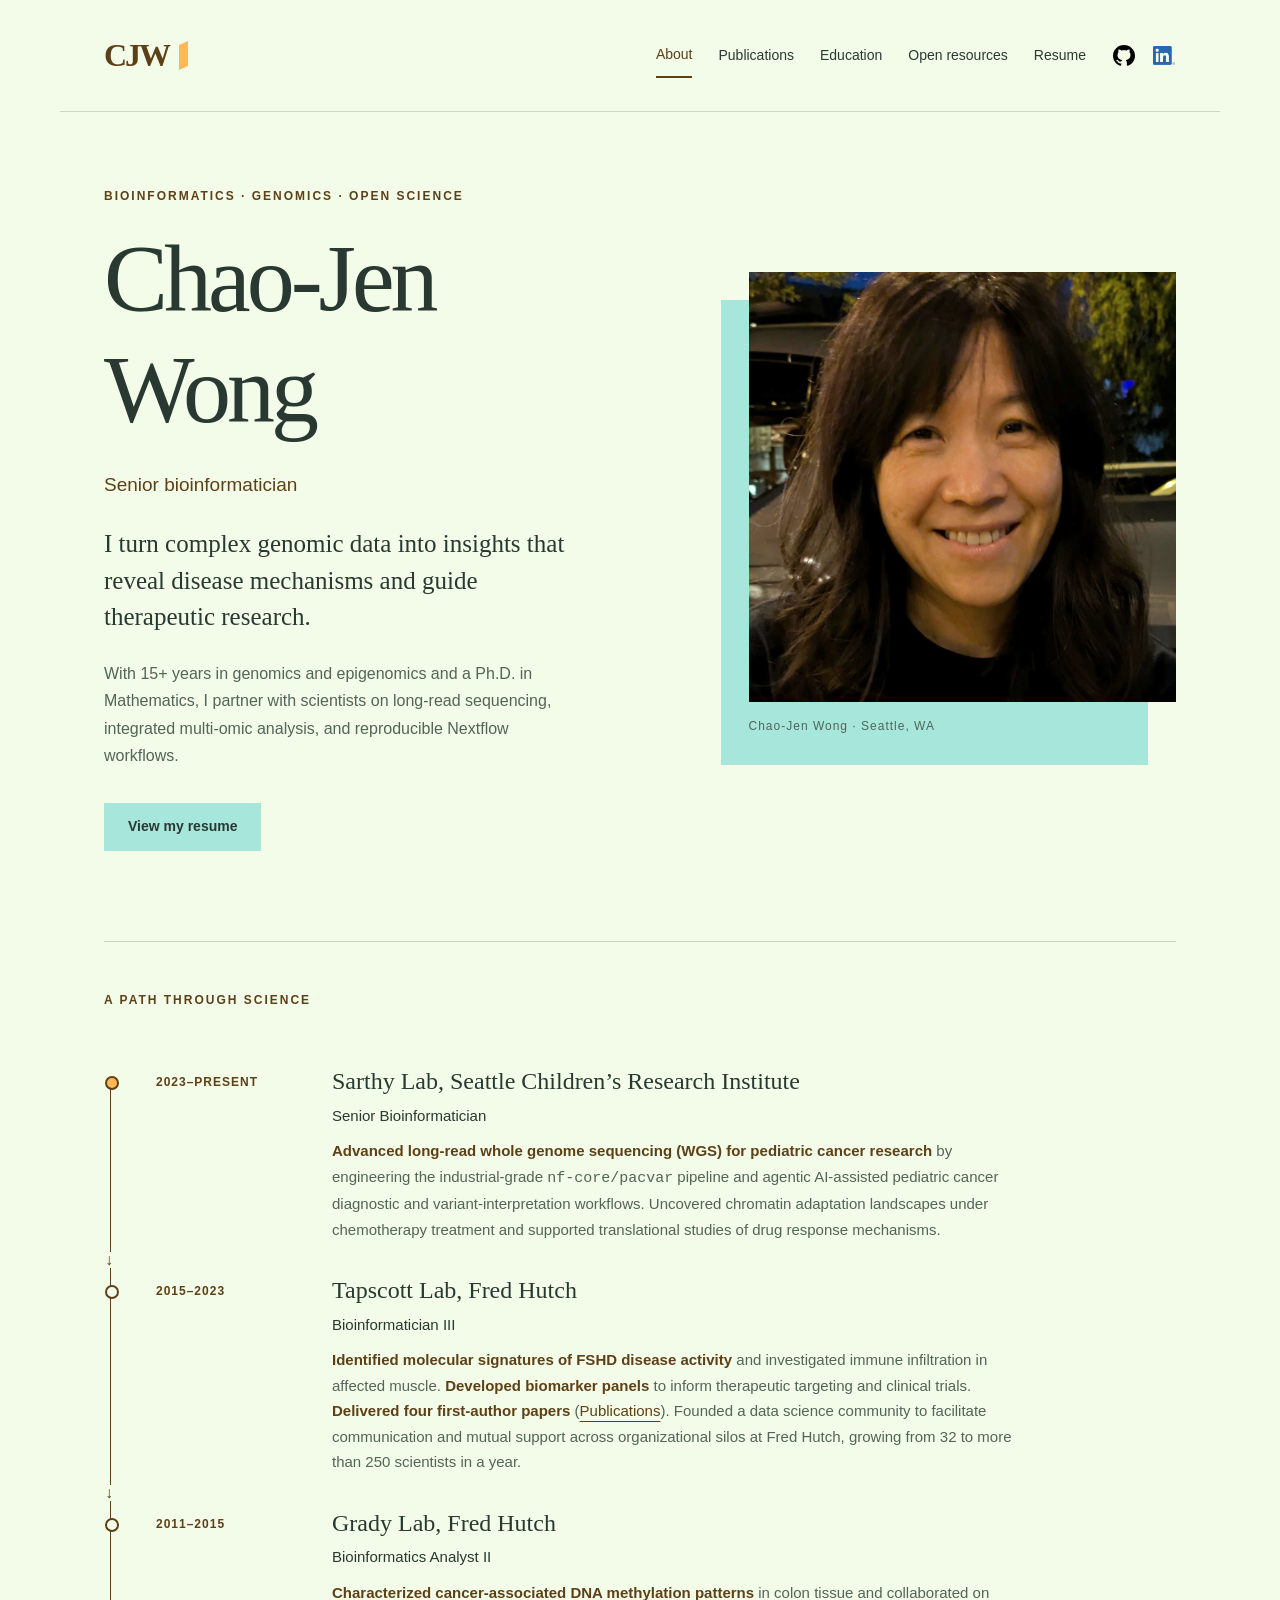
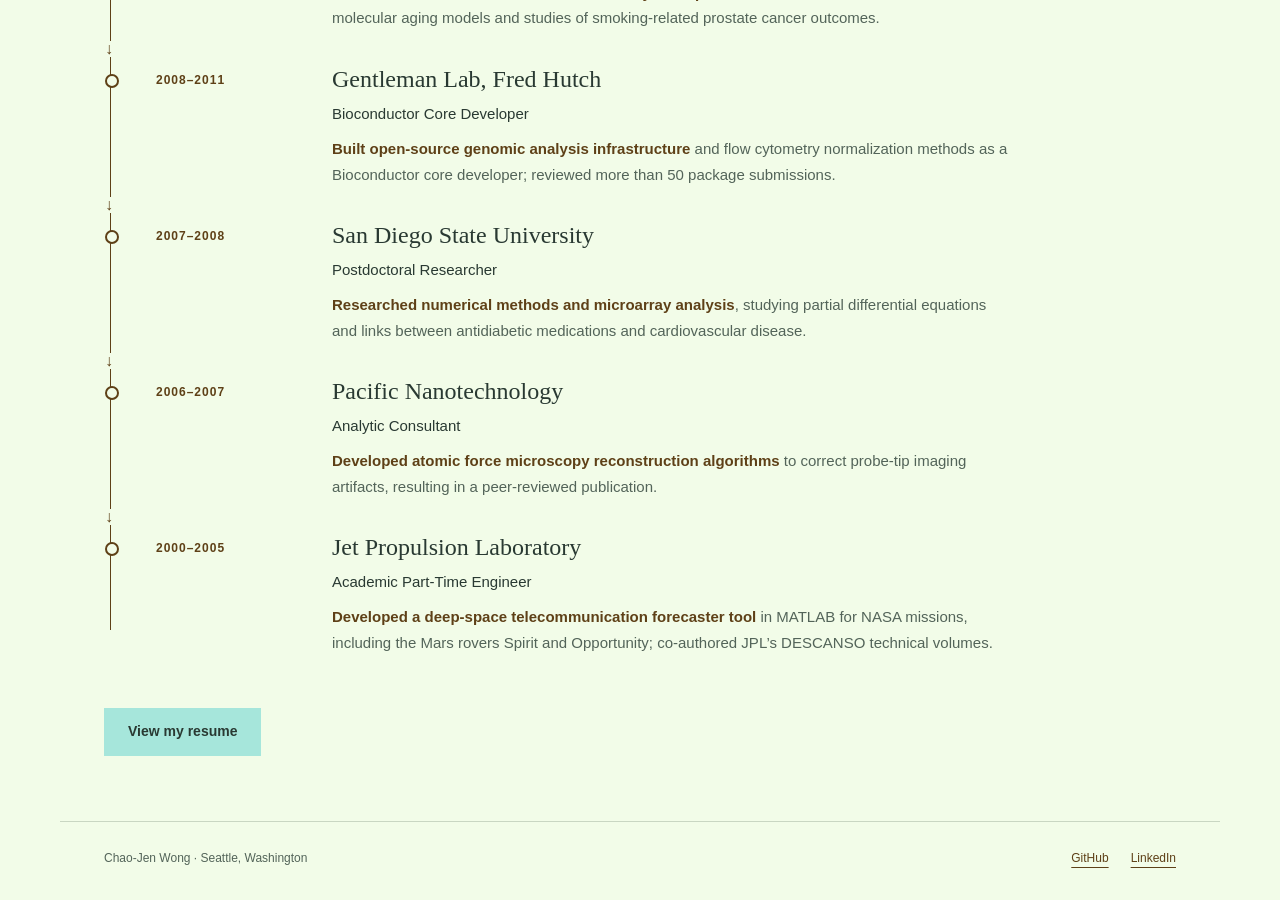
==== index.html @ 5567eebb "improve index.html" ====
<!doctype html>
<html lang="en">
  <head>
    <meta charset="utf-8" />
    <meta name="viewport" content="width=device-width, initial-scale=1" />
    <title>About | Chao-Jen Wong</title>
    <meta
      name="description"
      content="Chao-Jen Wong — senior bioinformatician. Genomics, epigenomics, scientific software, and open-source workflows."
    />
    <link rel="stylesheet" href="assets/site.css" />
    <link rel="icon" href="assets/favicon.svg" type="image/svg+xml" />
  </head>
  <body class="home">
    <a class="skip" href="#main">Skip to content</a>
    <header class="site-header">
      <a class="monogram" href="index.html" aria-label="CJW — home"
        >CJW<span></span
      ></a>
      <nav aria-label="Main navigation">
        <a href="index.html" aria-current="page">About</a>
        <a href="publications.html">Publications</a>
        <a href="education.html">Education</a>
        <a href="open-resources.html">Open resources</a>
        <a href="cjw-resume-bioinfo-2026.html" target="_blank" rel="noopener noreferrer">Resume</a>
        <span class="nav-socials">
          <a class="social-link" href="https://github.com/chaochaowong" target="_blank" rel="noopener noreferrer" aria-label="GitHub profile" title="GitHub">
            <img src="assets/github.svg" width="22" height="22" alt="" />
          </a>
          <a class="social-link" href="https://www.linkedin.com/in/chao-jen-wong/" target="_blank" rel="noopener noreferrer" aria-label="LinkedIn profile" title="LinkedIn">
            <img src="assets/linkedin.png" width="22" height="22" alt="" />
          </a>
        </span>
      </nav>
    </header>
    <main id="main">
      <section class="hero">
        <div class="hero-copy">
          <p class="eyebrow">BIOINFORMATICS · GENOMICS · OPEN SCIENCE</p>
          <h1>Chao-Jen<br />Wong<span class="period"></span></h1>
          <p class="role">Senior bioinformatician</p>
          <p class="intro">
            I turn complex genomic data into insights that reveal disease
            mechanisms and guide therapeutic research.
          </p>
          <p>
            With 15+ years in genomics and epigenomics and a Ph.D. in
            Mathematics, I partner with scientists on long-read sequencing,
            integrated multi-omic analysis, and reproducible Nextflow workflows.
          </p>
          <a class="button" href="cjw-resume-bioinfo-2026.html"
             target="_blank" rel="noopener noreferrer">View my resume</a
          >
        </div>
        <figure class="portrait">
          <img
            src="assets/cjwong.jpg"
            alt="Chao-Jen Wong"
            width="600"
            height="750"
          />
          <figcaption>Chao-Jen Wong · Seattle, WA</figcaption>
        </figure>
      </section>
      <section class="career">
        <div class="section-heading">
          <div>
            <p class="eyebrow">A PATH THROUGH SCIENCE</p>
          </div>
        </div>
        <ol
          class="timeline"
          aria-label="Career flowchart, most recent position first"
        >
          <li class="current">
            <span class="date">2023–PRESENT</span>
            <h3>Sarthy Lab, Seattle Children’s Research Institute</h3>
            <p>Senior Bioinformatician</p>
            <span class="detail"
              ><strong
                >Advanced long-read whole genome sequencing (WGS) for pediatric cancer
                research</strong
              >
              by engineering the industrial-grade <code>nf-core/pacvar</code>
              pipeline and agentic AI-assisted pediatric cancer diagnostic and
              variant-interpretation workflows. Uncovered chromatin adaptation
              landscapes under
              chemotherapy treatment and supported translational studies of drug
              response mechanisms.</span
            >
          </li>
          <li>
            <span class="date">2015–2023</span>
            <h3>Tapscott Lab, Fred Hutch</h3>
            <p>Bioinformatician III</p>
            <span class="detail"
              ><strong
                >Identified molecular signatures of FSHD disease
                activity</strong
              >
              and investigated immune infiltration in affected muscle.
              <strong>Developed biomarker panels</strong> to inform therapeutic
              targeting and clinical trials.
              <strong>Delivered four first-author papers</strong>
              (<a href="publications.html">Publications</a>). Founded a data science community to facilitate communication and
              mutual support across organizational silos at Fred Hutch, growing
              from 32 to more than 250 scientists in a year.</span
            >
          </li>
          <li>
            <span class="date">2011–2015</span>
            <h3>Grady Lab, Fred Hutch</h3>
            <p>Bioinformatics Analyst II</p>
            <span class="detail"
              ><strong
                >Characterized cancer-associated DNA methylation
                patterns</strong
              >
              in colon tissue and collaborated on molecular aging models and
              studies of smoking-related prostate cancer outcomes.</span
            >
          </li>
          <li>
            <span class="date">2008–2011</span>
            <h3>Gentleman Lab, Fred Hutch</h3>
            <p>Bioconductor Core Developer</p>
            <span class="detail"
              ><strong
                >Built open-source genomic analysis infrastructure</strong
              >
              and flow cytometry normalization methods as a Bioconductor core
              developer; reviewed more than 50 package submissions.</span
            >
          </li>
          <li>
            <span class="date">2007–2008</span>
            <h3>San Diego State University</h3>
            <p>Postdoctoral Researcher</p>
            <span class="detail"
              ><strong
                >Researched numerical methods and microarray analysis</strong
              >, studying partial differential equations and links between
              antidiabetic medications and cardiovascular disease.</span
            >
          </li>
          <li>
            <span class="date">2006–2007</span>
            <h3>Pacific Nanotechnology</h3>
            <p>Analytic Consultant</p>
            <span class="detail"
              ><strong
                >Developed atomic force microscopy reconstruction
                algorithms</strong
              >
              to correct probe-tip imaging artifacts, resulting in a
              peer-reviewed publication.</span
            >
          </li>
          <li>
            <span class="date">2000–2005</span>
            <h3>Jet Propulsion Laboratory</h3>
            <p>Academic Part-Time Engineer</p>
            <span class="detail"
              ><strong>Developed a deep-space telecommunication forecaster tool</strong> in MATLAB
              for NASA missions, including the Mars rovers Spirit and
              Opportunity; co-authored JPL’s DESCANSO technical volumes.</span
            >
          </li>
        </ol>
        <div class="career-links">
          <a class="button" href="cjw-resume-bioinfo-2026.html" target="_blank" rel="noopener noreferrer">View my resume</a>
        </div>
      </section>
    </main>
    <footer>
      <span>Chao-Jen Wong · Seattle, Washington</span>
      <div>
        <a href="https://github.com/chaochaowong" target="_blank" rel="noopener noreferrer">GitHub</a
        ><a href="https://www.linkedin.com/in/chao-jen-wong/" target="_blank" rel="noopener noreferrer">LinkedIn</a>
      </div>
    </footer>
  </body>
</html>
---- assets/site.css ----
/* Screen approximations of the supplied CMYK palette; pale king’s blue assumes K=0. */
:root {
  --umber: #5e4017;
  --blue: #a6e6db;
  --pale: #f2fce8;
  --yellow: #ffb852;
  --ink: #293932;
  --muted: #536459;
  --line: #c9d6c2;
  --paper: #fcfdf8;
  --serif: Georgia, "Times New Roman", serif;
}
* {
  box-sizing: border-box;
}
html {
  scroll-behavior: smooth;
}
body {
  margin: 0;
  background: var(--pale);
  color: var(--ink);
  font:
    16px/1.7 -apple-system,
    BlinkMacSystemFont,
    "Segoe UI",
    sans-serif;
}
a {
  color: var(--umber);
  text-underline-offset: 5px;
}
a:hover {
  text-decoration-thickness: 2px;
}
a:focus-visible {
  outline: 3px solid var(--umber);
  outline-offset: 5px;
}
.site-header,
main,
footer {
  max-width: 1160px;
  margin: auto;
  padding-left: 44px;
  padding-right: 44px;
}
.site-header {
  min-height: 112px;
  display: flex;
  align-items: center;
  justify-content: space-between;
  gap: 32px;
  border-bottom: 1px solid var(--line);
}
.monogram {
  font: 700 32px var(--serif);
  letter-spacing: -2px;
  text-decoration: none;
  display: flex;
  align-items: center;
  gap: 10px;
}
.monogram span {
  width: 9px;
  height: 25px;
  background: var(--yellow);
  transform: skewY(-25deg);
}
nav {
  display: flex;
  align-items: center;
  flex-wrap: wrap;
  gap: 26px;
}
nav a {
  font-size: 14px;
  text-decoration: none;
  padding: 10px 0;
  color: var(--ink);
}
.nav-socials {
  display: inline-flex;
  align-items: center;
  gap: 16px;
}
nav .social-link {
  display: inline-flex;
  align-items: center;
  justify-content: center;
  min-width: 24px;
  min-height: 44px;
}
.social-link img {
  display: block;
  width: 22px;
  height: 22px;
  object-fit: contain;
}
nav a[aria-current] {
  border-bottom: 2px solid var(--umber);
  color: var(--umber);
}
.skip {
  position: absolute;
  left: 10px;
  top: -100px;
  background: white;
  padding: 10px;
  z-index: 10;
}
.skip:focus {
  top: 10px;
}
.hero {
  display: grid;
  grid-template-columns: 1.2fr 1fr;
  gap: 70px;
  align-items: center;
  padding: 74px 0 90px;
}
.eyebrow {
  font-size: 12px;
  font-weight: 700;
  letter-spacing: 2px;
  color: var(--umber);
  margin: 0 0 18px;
}
h1,
h2,
h3 {
  font-family: var(--serif);
  font-weight: 400;
  line-height: 1.15;
}
h1 {
  font-size: clamp(52px, 7.8vw, 92px);
  letter-spacing: -4px;
  margin: 0 0 24px;
}
.period {
  color: var(--umber);
}
.role {
  font-size: 19px;
  color: var(--umber);
  margin: 0 0 24px;
}
.intro {
  font: 25px/1.45 var(--serif);
  max-width: 490px;
}
.hero-copy > p:not(.eyebrow):not(.role):not(.intro) {
  max-width: 470px;
  color: var(--muted);
}
.button {
  display: inline-block;
  margin-top: 18px;
  background: var(--umber);
  color: var(--pale);
  padding: 12px 24px;
  text-decoration: none;
  font-size: 14px;
}
.button:hover {
  background: #493110;
}
.portrait {
  position: relative;
  margin: 0;
  padding: 0 0 28px 28px;
}
.portrait:before {
  content: "";
  position: absolute;
  inset: 28px 28px 0 0;
  background: var(--blue);
  z-index: -1;
}
.portrait img {
  display: block;
  width: 100%;
  height: 430px;
  object-fit: cover;
  object-position: center 35%;
  filter: saturate(0.85);
}
.portrait figcaption {
  font-size: 12px;
  margin: 14px 0 0;
  color: var(--muted);
  letter-spacing: 1px;
}
.section-heading {
  display: flex;
  justify-content: space-between;
  align-items: end;
  gap: 24px;
  margin-bottom: 40px;
}
.section-heading h2 {
  font-size: 39px;
  margin: 0;
}
.section-heading > p {
  font-size: 14px;
  color: var(--muted);
}
.career {
  border-top: 1px solid var(--line);
  padding: 48px 0 65px;
}
.timeline {
  padding: 0 0 0 28px;
  margin: 0;
  list-style: none;
  position: relative;
}
.timeline:before {
  content: "";
  position: absolute;
  left: 6px;
  top: 12px;
  bottom: 60px;
  width: 1px;
  background: var(--umber);
}
.timeline li {
  position: relative;
  display: grid;
  grid-template-columns: 150px 1fr;
  column-gap: 26px;
  padding: 0 0 35px 24px;
}
.timeline li:before {
  content: "";
  position: absolute;
  left: -27px;
  top: 8px;
  width: 10px;
  height: 10px;
  border: 2px solid var(--umber);
  border-radius: 50%;
  background: var(--pale);
}
.timeline li:after {
  content: "↓";
  position: absolute;
  left: -27px;
  bottom: 9px;
  color: var(--umber);
  font-size: 16px;
  background: var(--pale);
  line-height: 1;
}
.timeline li:last-child:after {
  display: none;
}
.date {
  font-size: 12px;
  letter-spacing: 1px;
  font-weight: 700;
  color: var(--umber);
}
.timeline .date {
  grid-row: 1/4;
  padding-top: 4px;
}
.timeline h3 {
  font-size: 24px;
  margin: 0 0 7px;
}
.timeline p {
  margin: 0;
  font-size: 15px;
}
.timeline .detail {
  font-size: 15px;
  color: var(--muted);
  margin-top: 10px;
  max-width: 680px;
}
.timeline .detail strong {
  color: var(--umber);
  font-weight: 600;
}
.timeline .current:before {
  background: var(--yellow);
}
.page-intro {
  padding: 64px 0 48px;
  max-width: 800px;
}
.page-intro h1 {
  font-size: clamp(46px, 6vw, 72px);
  letter-spacing: -3px;
}
.lede {
  font: 23px/1.5 var(--serif);
  color: var(--muted);
}
.degree {
  display: grid;
  grid-template-columns: 160px 1fr;
  gap: 28px;
  border-top: 1px solid var(--line);
  padding: 38px 0;
}
.degree h2 {
  font-size: 32px;
  margin: 0 0 14px;
}
.degree p {
  margin: 0;
}
.institution {
  font-weight: 600;
}
dl {
  display: grid;
  grid-template-columns: 145px 1fr;
  gap: 12px;
  margin: 28px 0 0;
}
dt {
  font-size: 14px;
  font-weight: 600;
}
dd {
  margin: 0;
  color: var(--muted);
}
.education-list {
  padding-bottom: 70px;
}
.bioc-note {
  background: var(--blue);
  display: grid;
  grid-template-columns: 150px 1fr;
  gap: 26px;
  padding: 30px;
  margin-bottom: 40px;
}
.bioc-note h2 {
  font-size: 28px;
  margin: 0;
}
.bioc-note p {
  margin-bottom: 0;
}
.resources {
  display: grid;
  grid-template-columns: 1fr 1fr;
  gap: 0 44px;
  padding-bottom: 70px;
}
.resource {
  border-top: 1px solid var(--line);
  padding: 32px 0;
  display: flex;
  gap: 22px;
}
.resource-number {
  font: 16px var(--serif);
  color: var(--umber);
  padding-top: 3px;
}
.resource h2 {
  font-size: 32px;
  margin: 0;
}
.resource .eyebrow {
  margin-bottom: 10px;
}
.resource p:not(.eyebrow) {
  color: var(--muted);
}
.resource a {
  font-size: 14px;
}
.publication-note {
  max-width: 800px;
  color: var(--muted);
  font-size: 14px;
}
.pub-year {
  font-size: 30px;
  margin: 40px 0 20px;
}
.publications {
  list-style: none;
  padding: 0;
}
.publication {
  border-top: 1px solid var(--line);
  padding: 24px 0;
}
.publication.first-author {
  border-left: 4px solid var(--umber);
  padding-left: 22px;
  background: linear-gradient(90deg, #ffb85220, transparent);
}
.publication h3 {
  font: 22px/1.4 var(--serif);
  margin: 8px 0 12px;
}
.publication h3 a {
  color: var(--ink);
  text-decoration: none;
}
.publication h3 a:hover {
  text-decoration: underline;
}
.authors {
  font-size: 14px;
  color: var(--muted);
  margin: 0 0 8px;
}
.journal {
  font-size: 14px;
  margin: 0;
}
.badge {
  display: inline-block;
  background: var(--yellow);
  color: #493110;
  padding: 2px 10px;
  font-size: 12px;
  font-weight: 700;
  letter-spacing: 0.5px;
}
.pub-meta {
  display: flex;
  flex-wrap: wrap;
  gap: 18px;
  margin-top: 10px;
  font-size: 13px;
}
.publications-section {
  padding-bottom: 40px;
}
footer {
  display: flex;
  flex-wrap: wrap;
  justify-content: space-between;
  gap: 20px;
  border-top: 1px solid var(--line);
  padding-top: 26px;
  padding-bottom: 32px;
  font-size: 12px;
  color: var(--muted);
}
footer div {
  display: flex;
  gap: 22px;
}
@media (min-width: 1100px) {
  .hero h1 {
    font-size: 96px;
  }
}
@media (max-width: 760px) {
  .site-header,
  main,
  footer {
    padding-left: 24px;
    padding-right: 24px;
  }
  .site-header {
    padding-top: 22px;
    padding-bottom: 16px;
    align-items: start;
    flex-direction: column;
    gap: 8px;
  }
  nav {
    gap: 18px;
  }
  nav a {
    font-size: 13px;
  }
  .hero {
    grid-template-columns: 1fr;
    gap: 40px;
    padding-top: 40px;
    padding-bottom: 55px;
  }
  .hero h1 {
    font-size: 68px;
  }
  .portrait {
    max-width: 420px;
    width: 100%;
    justify-self: center;
  }
  .portrait img {
    height: 360px;
  }
  .section-heading {
    display: block;
  }
  .section-heading h2 {
    font-size: 32px;
  }
  .timeline li {
    grid-template-columns: 1fr;
    padding-left: 12px;
  }
  .timeline .date {
    grid-row: auto;
    margin-bottom: 8px;
  }
  .timeline h3 {
    font-size: 22px;
  }
  .degree,
  .bioc-note {
    grid-template-columns: 1fr;
    gap: 14px;
  }
  .degree h2 {
    font-size: 27px;
  }
  dl {
    grid-template-columns: 1fr;
    gap: 6px;
  }
  dd {
    margin-bottom: 12px;
  }
  .resources {
    grid-template-columns: 1fr;
  }
  .page-intro {
    padding-top: 42px;
  }
  .page-intro h1 {
    letter-spacing: -2px;
    overflow-wrap: anywhere;
  }
  .publication h3 {
    font-size: 20px;
  }
}
@media (prefers-reduced-motion: reduce) {
  html {
    scroll-behavior: auto;
  }
}

.career-links {
  display: flex;
  flex-wrap: wrap;
  gap: 12px;
  margin-top: 18px;
}
.career-links .button {
  margin-top: 0;
}

.home .button {
  background: var(--blue);
  color: var(--ink);
  font-weight: 700;
}
.home .button:hover {
  background: #92d4c9;
}
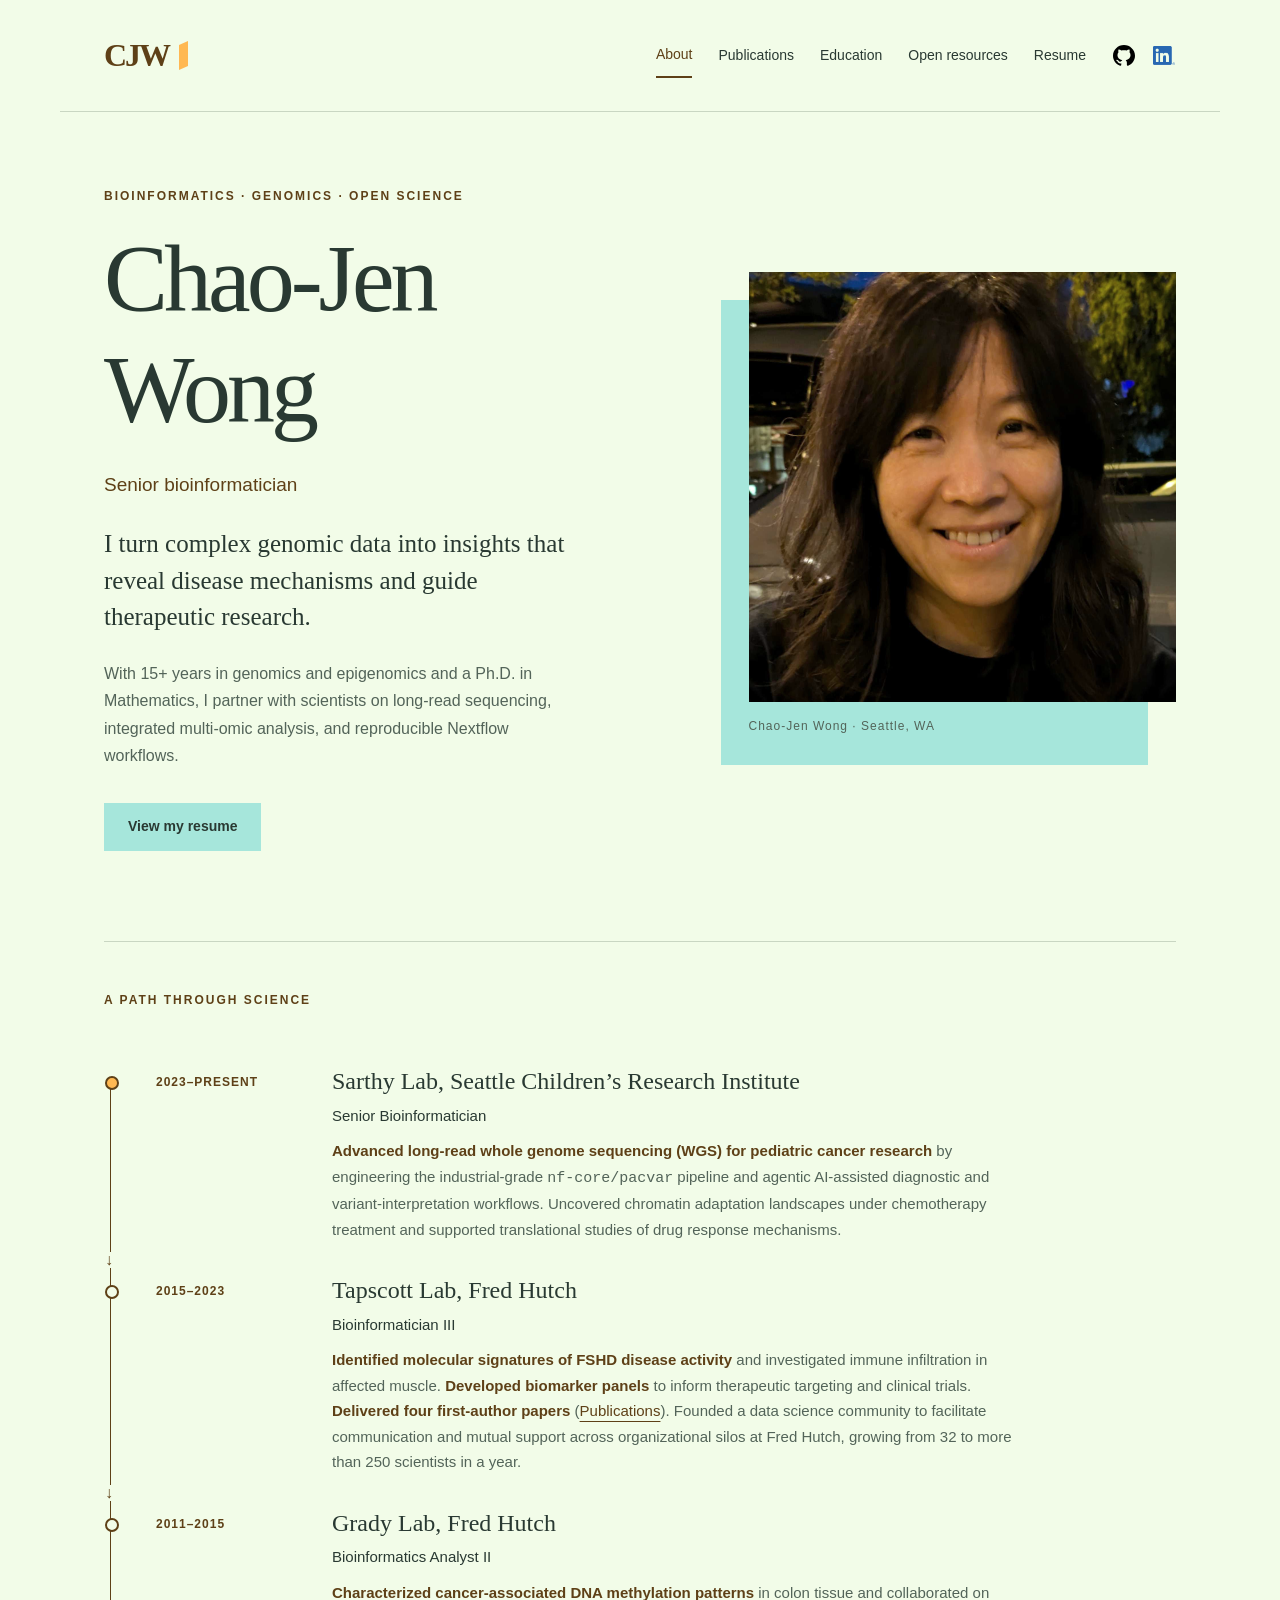
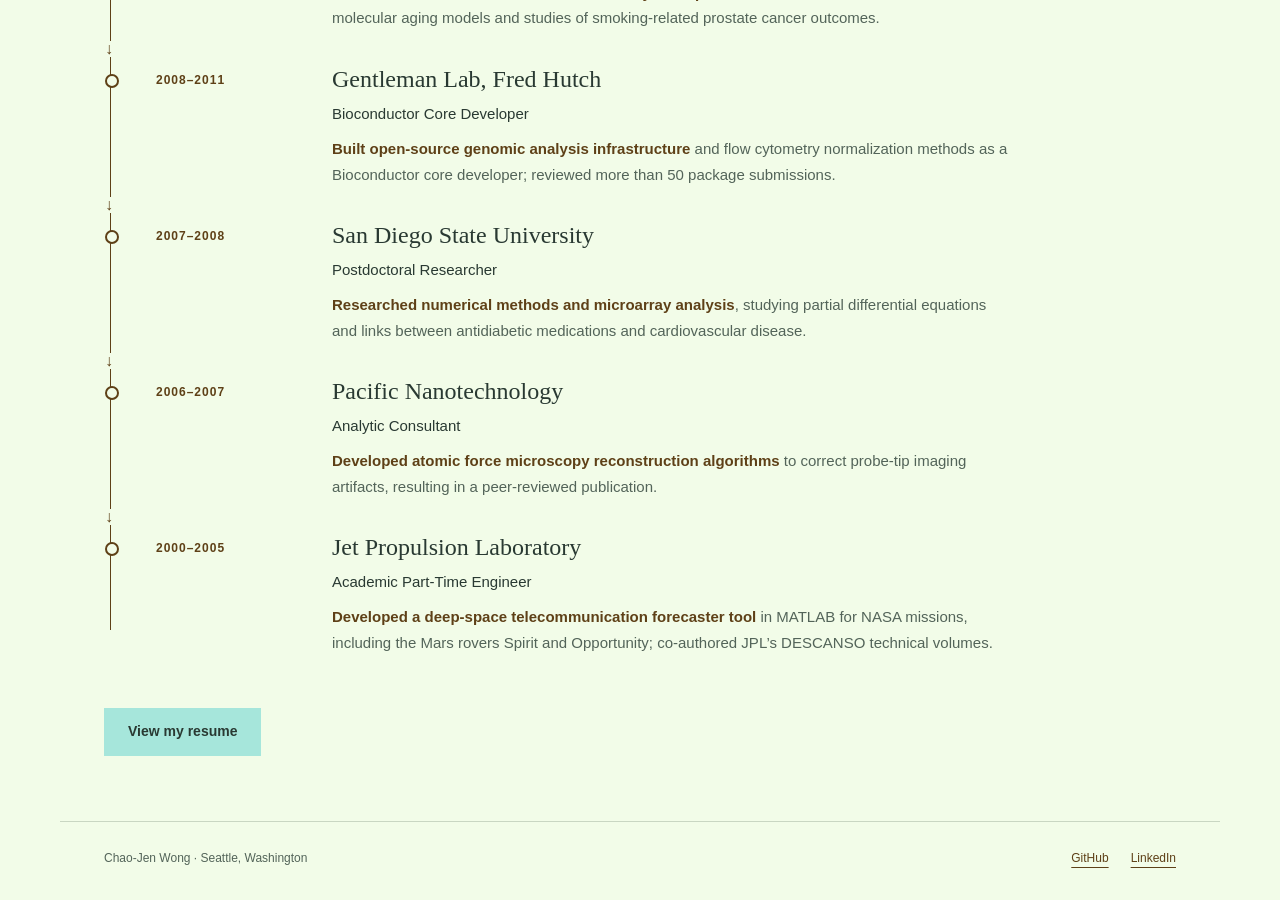
==== commit 37f6039e: "update" ====
--- a/index.html
+++ b/index.html
@@ -82,7 +82,7 @@
                 research</strong
               >
               by engineering the industrial-grade <code>nf-core/pacvar</code>
-              pipeline and agentic AI-assisted pediatric cancer diagnostic and
+              pipeline and agentic AI-assisted diagnostic and
               variant-interpretation workflows. Uncovered chromatin adaptation
               landscapes under
               chemotherapy treatment and supported translational studies of drug
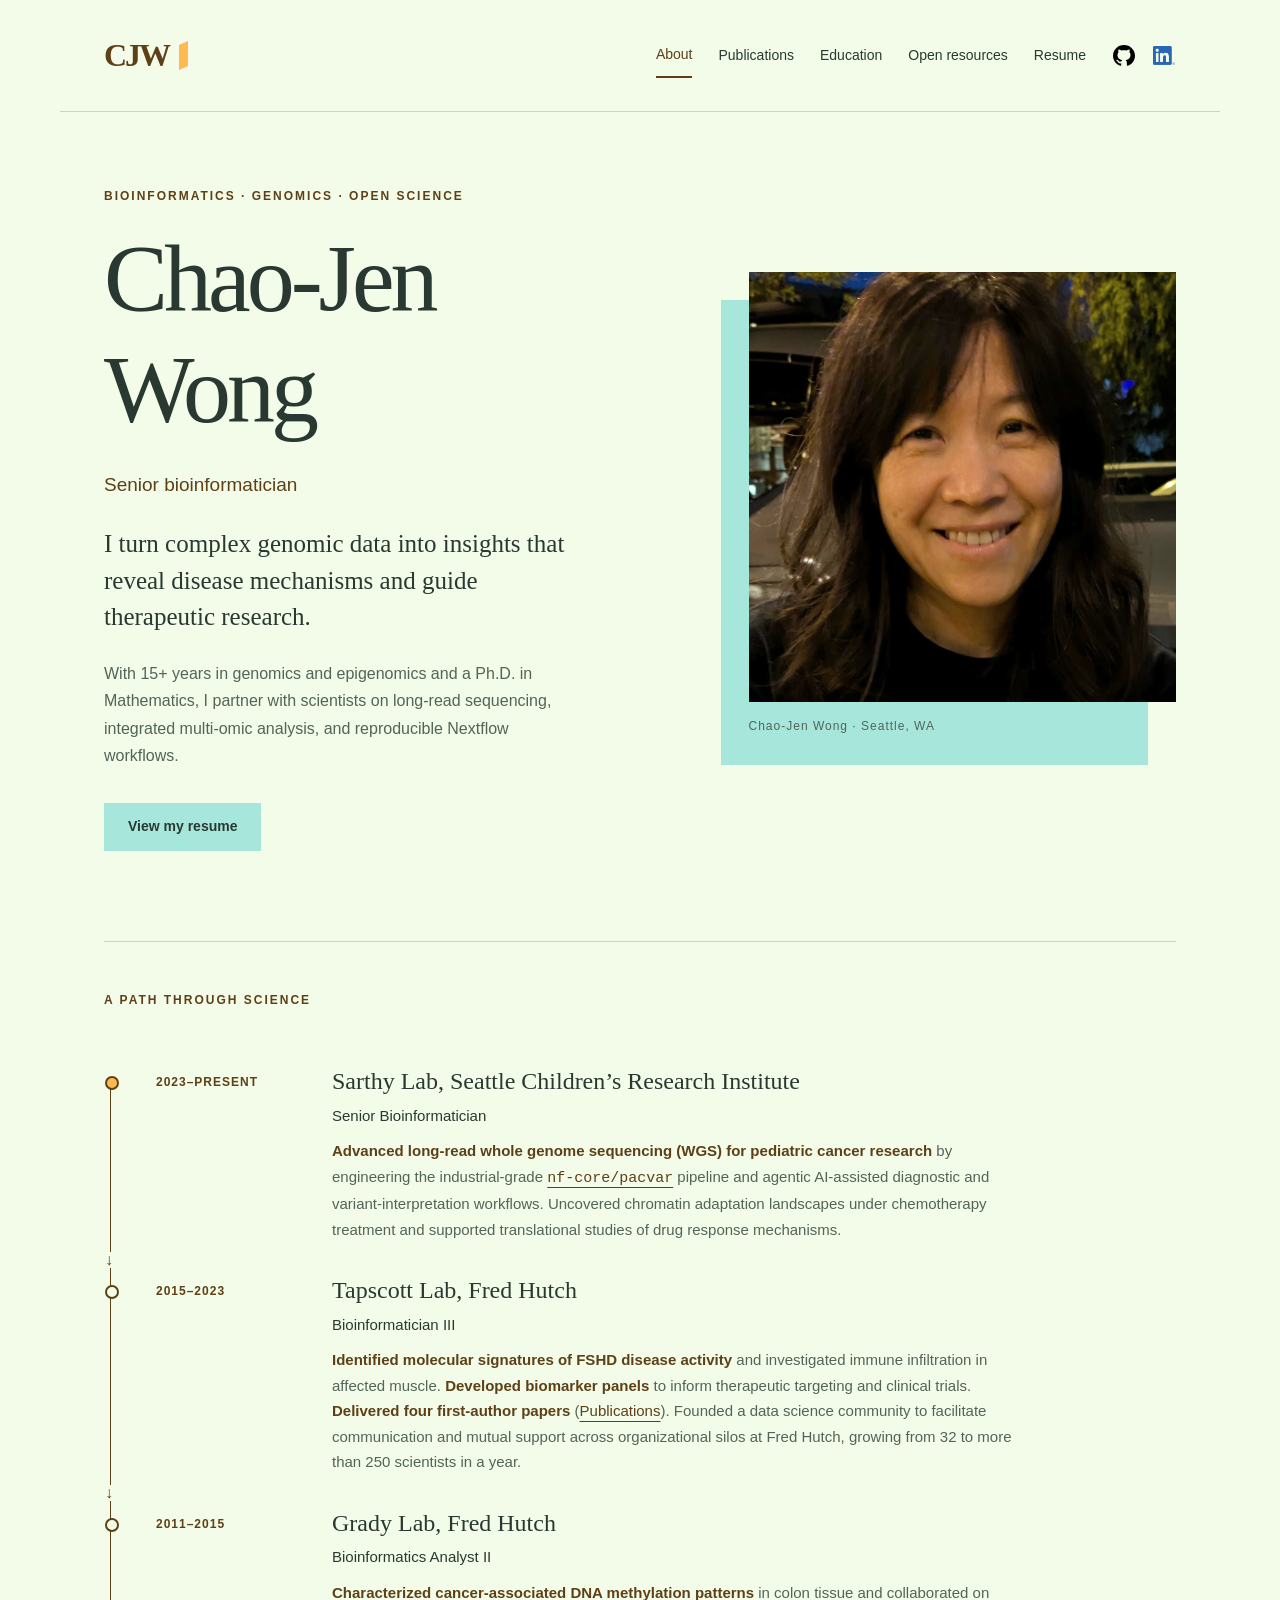
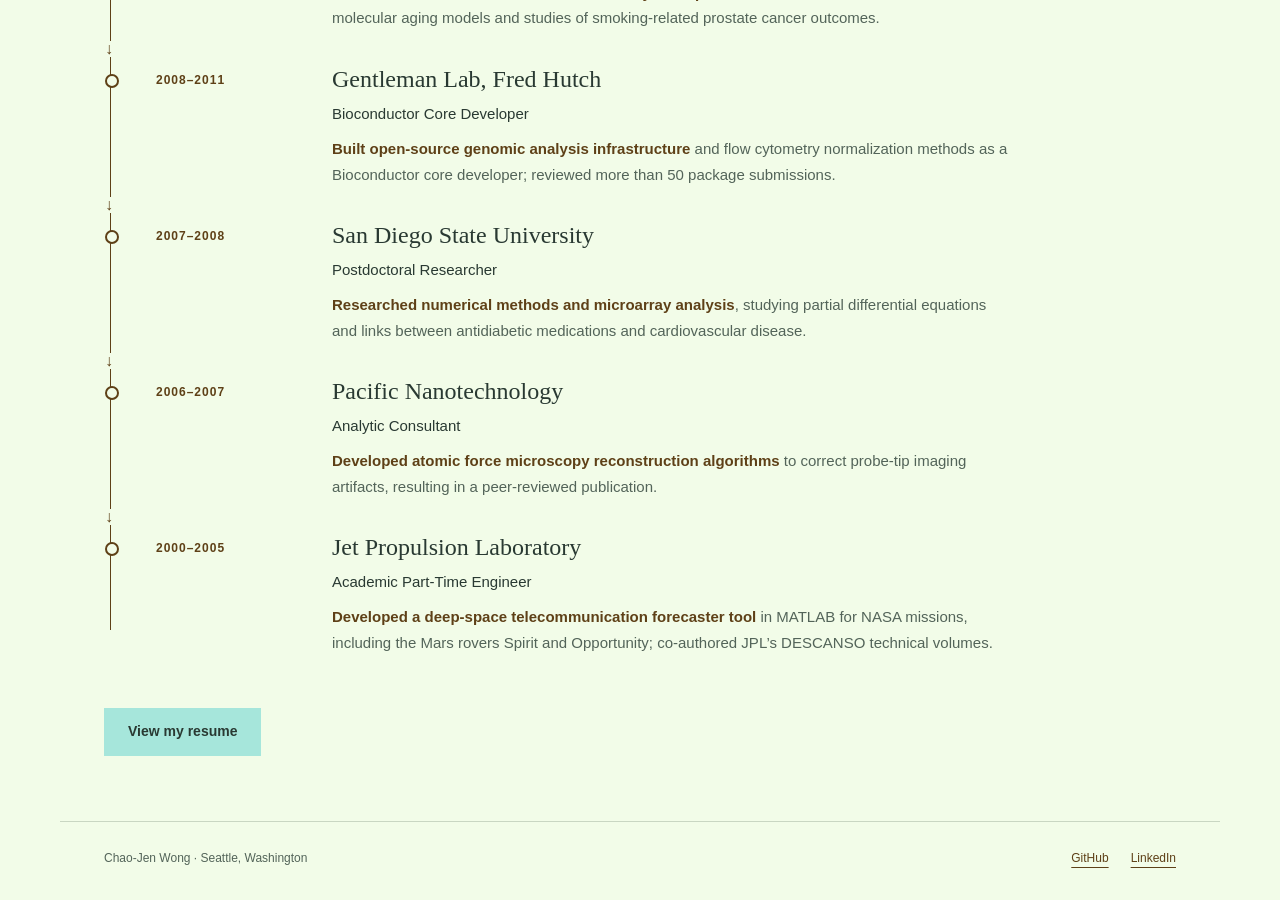
==== commit 47a298e3: "add links" ====
--- a/index.html
+++ b/index.html
@@ -81,7 +81,7 @@
                 >Advanced long-read whole genome sequencing (WGS) for pediatric cancer
                 research</strong
               >
-              by engineering the industrial-grade <code>nf-core/pacvar</code>
+              by engineering the industrial-grade <a href="https://nf-co.re/pacvar/dev/" target="_blank" rel="noopener noreferrer"><code>nf-core/pacvar</code></a>
               pipeline and agentic AI-assisted diagnostic and
               variant-interpretation workflows. Uncovered chromatin adaptation
               landscapes under
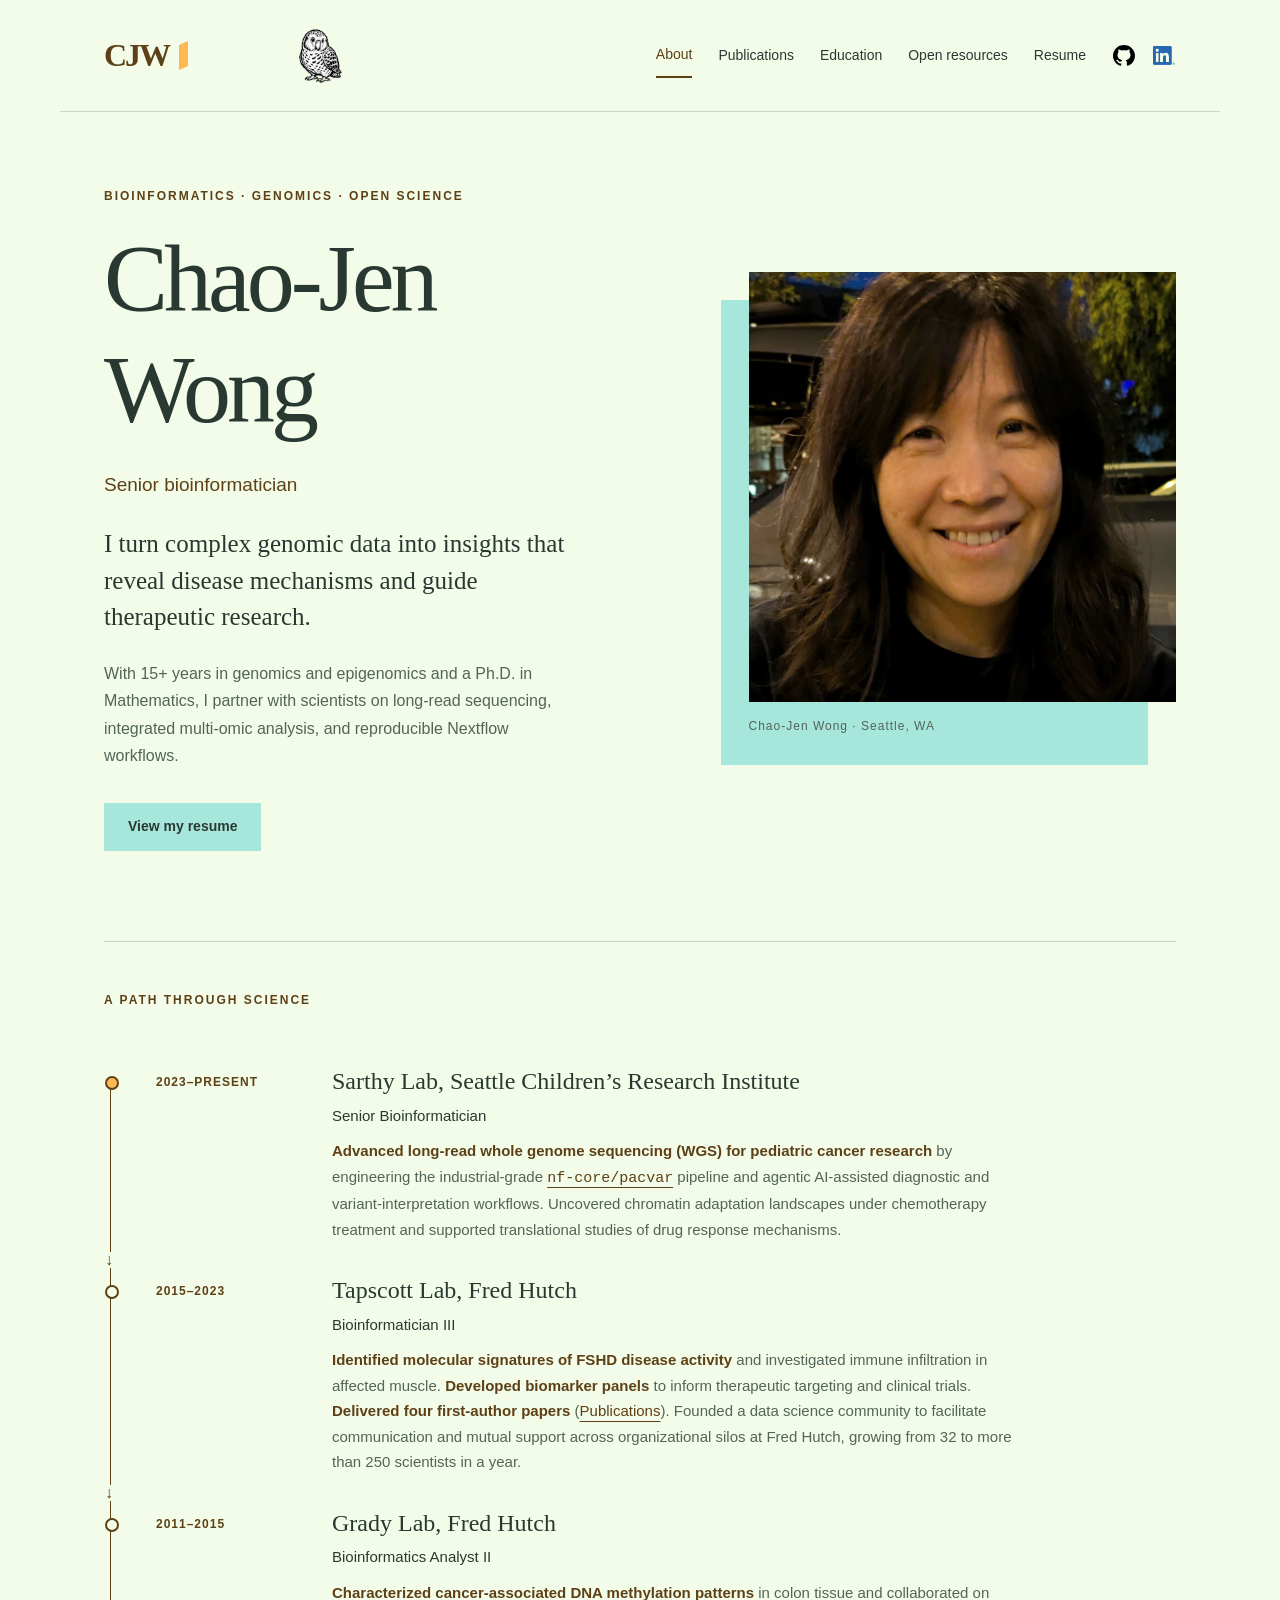
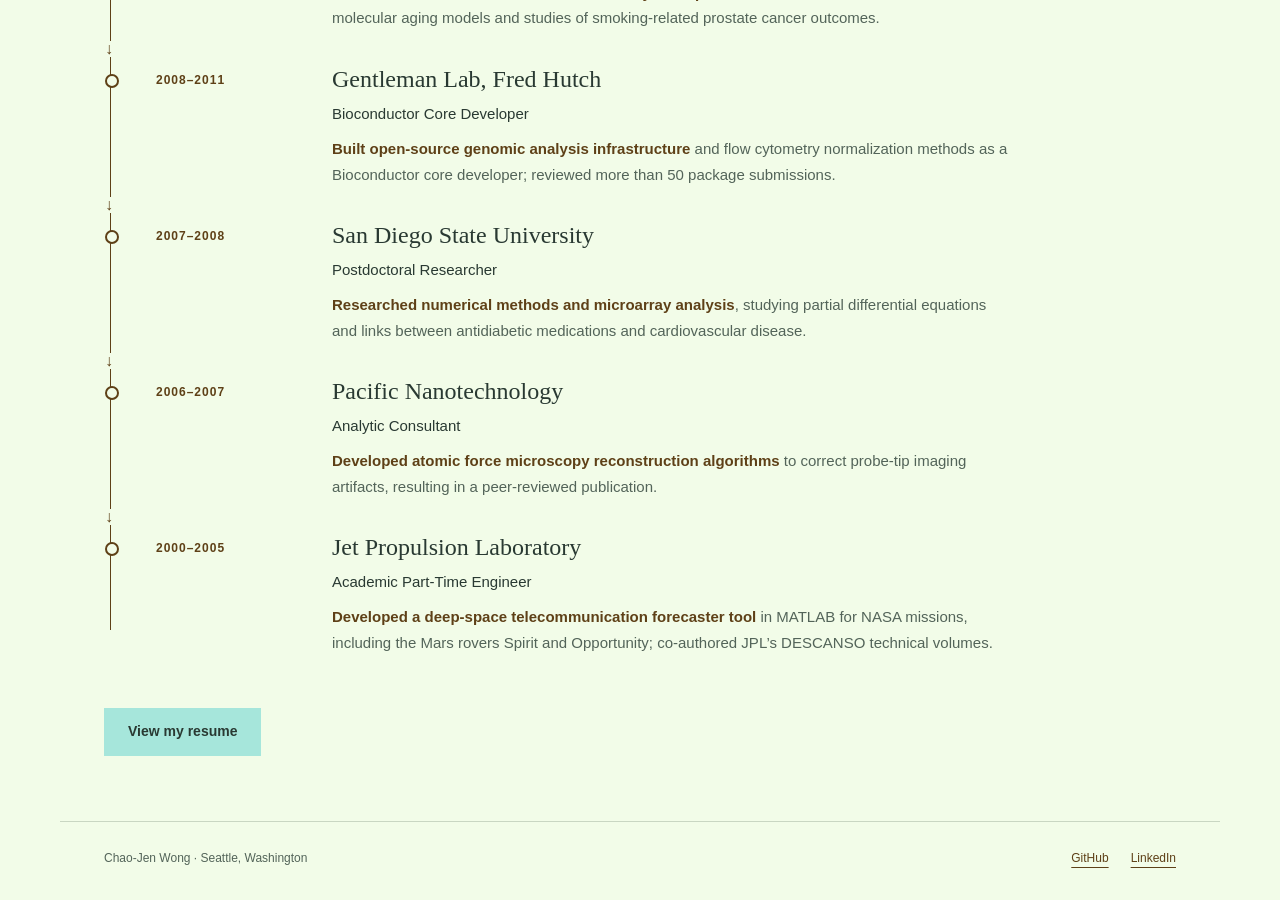
==== commit e6aeda4f: "walking kakapo" ====
--- a/index.html
+++ b/index.html
@@ -17,12 +17,15 @@
       <a class="monogram" href="index.html" aria-label="CJW — home"
         >CJW<span></span
       ></a>
+      <span class="kakapo-track" aria-hidden="true">
+        <span class="kakapo-walker"><img src="images/kakapo-transparent.png" width="56" height="56" alt="" /></span>
+      </span>
       <nav aria-label="Main navigation">
         <a href="index.html" aria-current="page">About</a>
         <a href="publications.html">Publications</a>
         <a href="education.html">Education</a>
         <a href="open-resources.html">Open resources</a>
-        <a href="cjw-resume-bioinfo-2026.html" target="_blank" rel="noopener noreferrer">Resume</a>
+        <a href="resume.html">Resume</a>
         <span class="nav-socials">
           <a class="social-link" href="https://github.com/chaochaowong" target="_blank" rel="noopener noreferrer" aria-label="GitHub profile" title="GitHub">
             <img src="assets/github.svg" width="22" height="22" alt="" />
@@ -48,8 +51,7 @@
             Mathematics, I partner with scientists on long-read sequencing,
             integrated multi-omic analysis, and reproducible Nextflow workflows.
           </p>
-          <a class="button" href="cjw-resume-bioinfo-2026.html"
-             target="_blank" rel="noopener noreferrer">View my resume</a
+          <a class="button" href="resume.html">View my resume</a
           >
         </div>
         <figure class="portrait">
@@ -168,7 +170,7 @@
           </li>
         </ol>
         <div class="career-links">
-          <a class="button" href="cjw-resume-bioinfo-2026.html" target="_blank" rel="noopener noreferrer">View my resume</a>
+          <a class="button" href="resume.html">View my resume</a>
         </div>
       </section>
     </main>
--- a/assets/site.css
+++ b/assets/site.css
@@ -567,3 +567,51 @@
 .home .button:hover {
   background: #92d4c9;
 }
+
+/* Decorative kākāpō stroll between the monogram and navigation. */
+.site-header { position: relative; gap: 20px; }
+.kakapo-track {
+  position: relative;
+  flex: 1 1 120px;
+  min-width: 64px;
+  max-width: 260px;
+  height: 64px;
+  pointer-events: none;
+}
+.kakapo-walker {
+  position: absolute;
+  left: 0;
+  bottom: 4px;
+  width: 56px;
+  height: 56px;
+  animation: kakapo-stroll 12s linear infinite;
+}
+.kakapo-walker img {
+  display: block;
+  width: 56px;
+  height: 56px;
+  transform-origin: center bottom;
+  animation: kakapo-waddle 0.6s ease-in-out infinite;
+}
+@keyframes kakapo-stroll {
+  0%, 49% { transform: scaleX(-1); }
+  50%, 99% { transform: scaleX(1); }
+  0%, 100% { left: 0; }
+  49%, 50% { left: calc(100% - 56px); }
+}
+@keyframes kakapo-waddle {
+  0%, 100% { transform: translateY(0) rotate(-4deg); }
+  50% { transform: translateY(-3px) rotate(4deg); }
+}
+@media (min-width: 761px) and (max-width: 1050px) {
+  .site-header { flex-wrap: wrap; padding-top: 16px; padding-bottom: 16px; gap: 12px 20px; }
+  .kakapo-track { max-width: none; }
+  .site-header nav { width: 100%; }
+}
+@media (max-width: 760px) {
+  .kakapo-track { position: absolute; top: 12px; left: 124px; right: 24px; max-width: 260px; }
+}
+@media (prefers-reduced-motion: reduce) {
+  .kakapo-walker, .kakapo-walker img { animation: none; }
+}
+@media print { .kakapo-track { display: none; } }
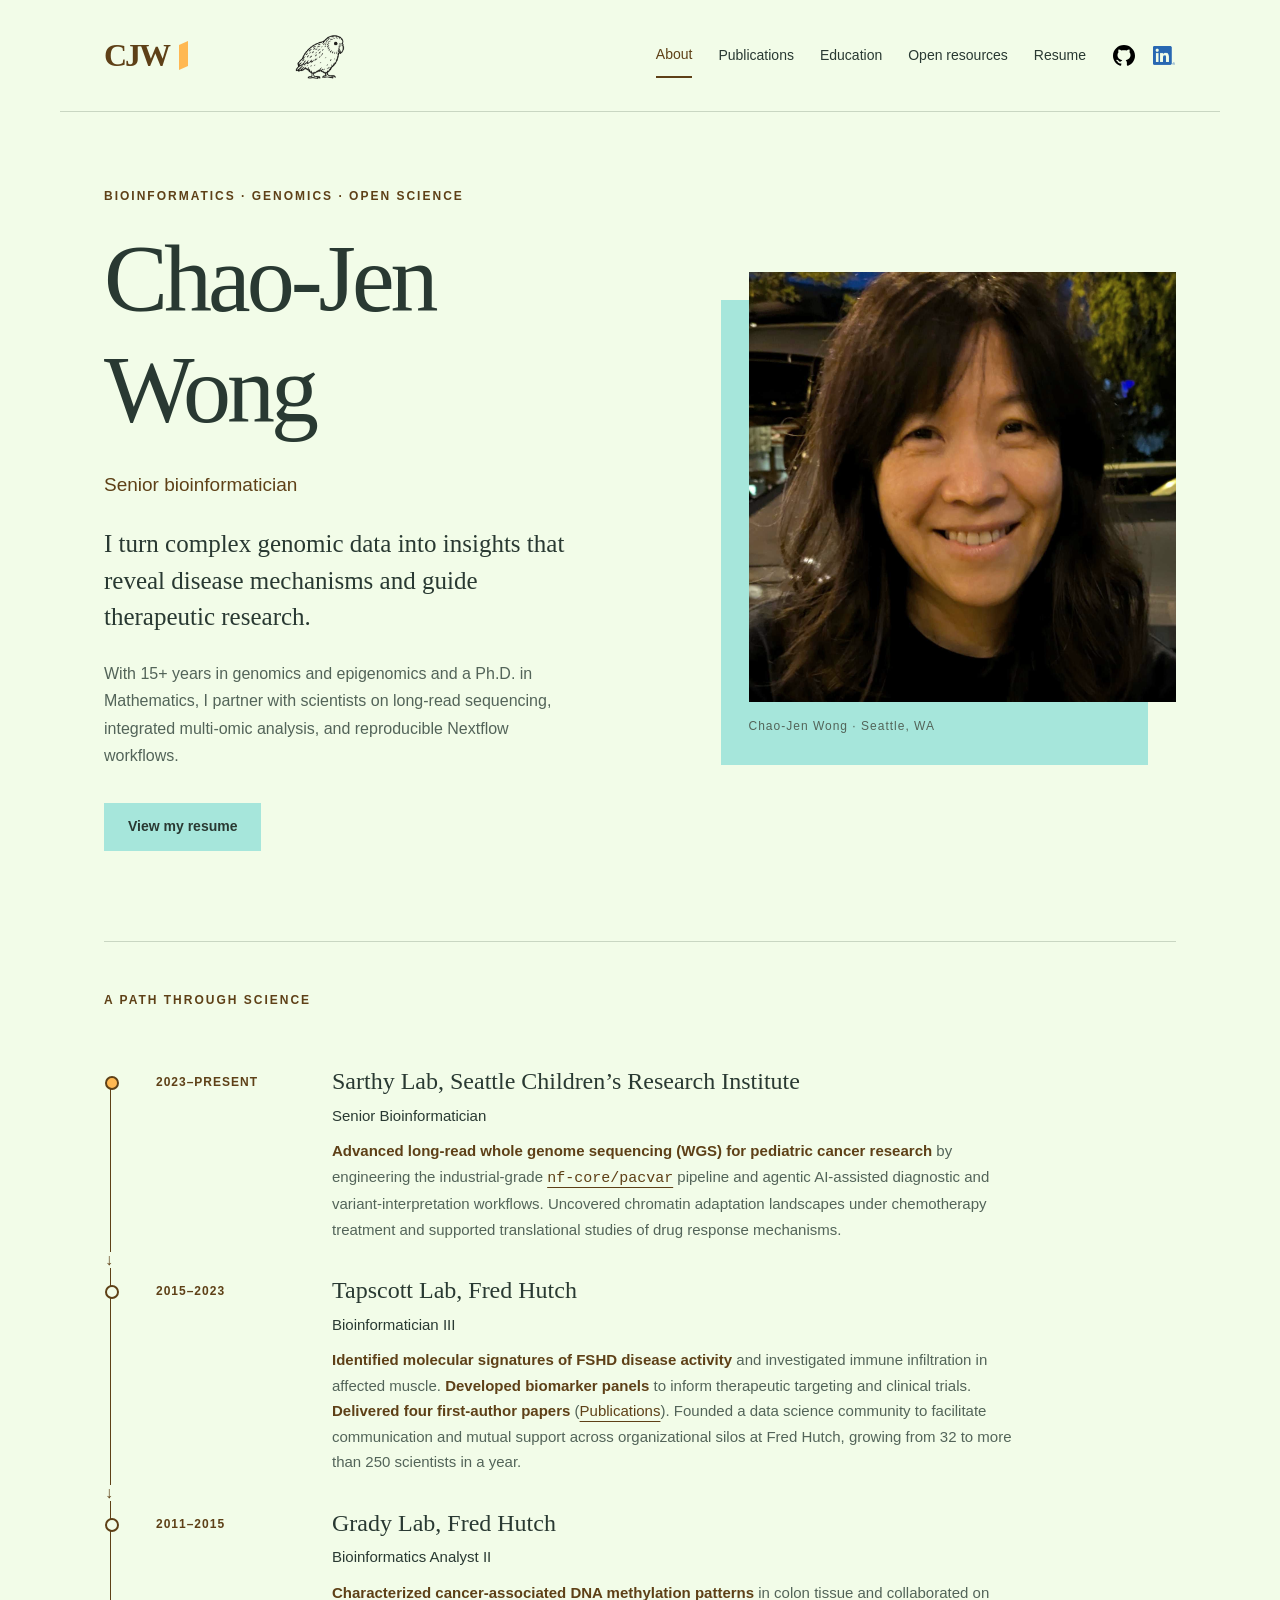
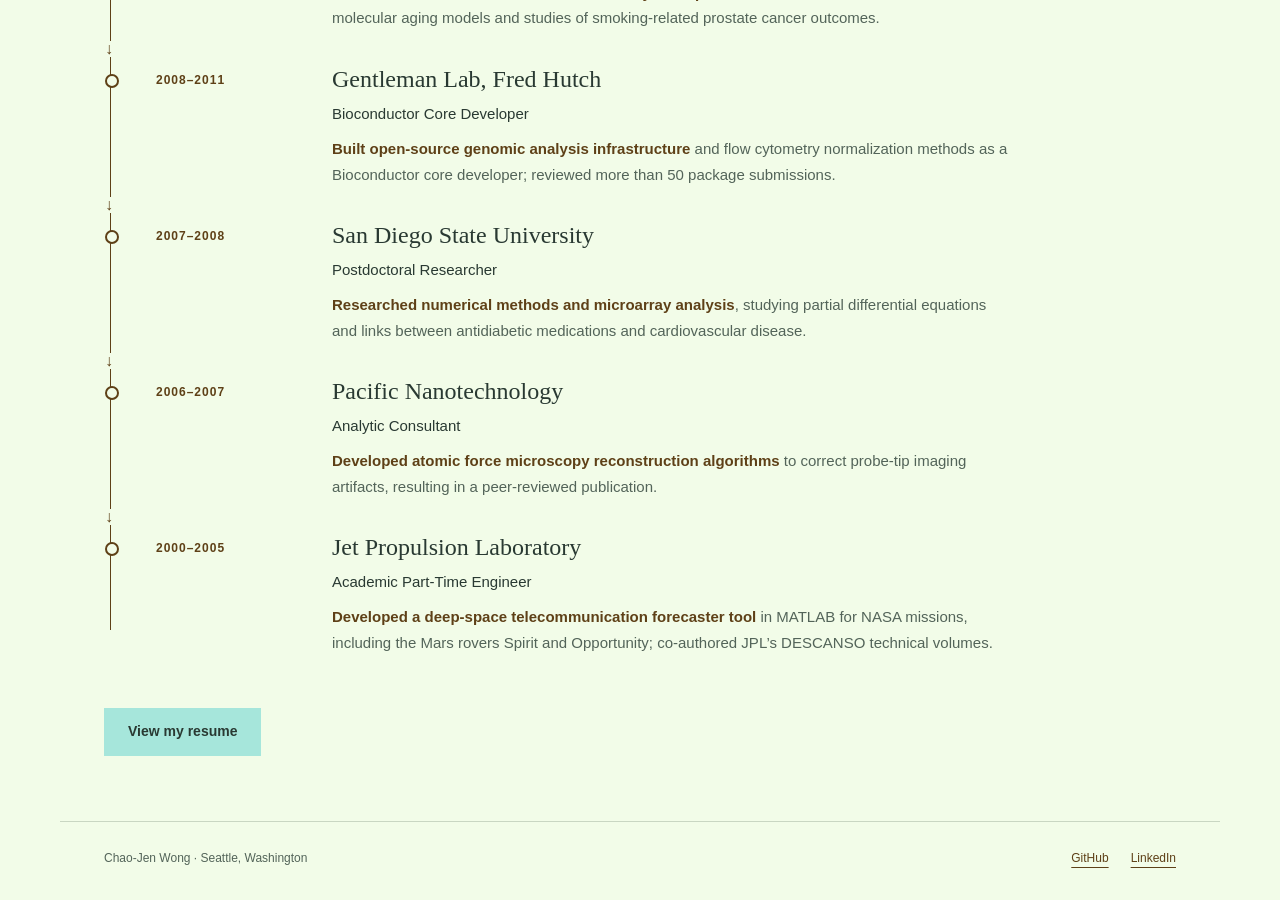
==== commit c7f91e6f: "kakapo animation" ====
--- a/index.html
+++ b/index.html
@@ -18,7 +18,7 @@
         >CJW<span></span
       ></a>
       <span class="kakapo-track" aria-hidden="true">
-        <span class="kakapo-walker"><img src="images/kakapo-transparent.png" width="56" height="56" alt="" /></span>
+        <span class="kakapo-walker"><span class="kakapo-sprite"></span></span>
       </span>
       <nav aria-label="Main navigation">
         <a href="index.html" aria-current="page">About</a>
--- a/assets/site.css
+++ b/assets/site.css
@@ -586,22 +586,25 @@
   height: 56px;
   animation: kakapo-stroll 12s linear infinite;
 }
-.kakapo-walker img {
+.kakapo-sprite {
   display: block;
   width: 56px;
   height: 56px;
-  transform-origin: center bottom;
-  animation: kakapo-waddle 0.6s ease-in-out infinite;
+  background-image: url("../images/kakapo-walkingcycle-frames.png");
+  background-repeat: no-repeat;
+  background-size: 336px 112px;
+  background-position: 0 -28px;
+  animation: kakapo-steps 0.9s steps(6) infinite;
 }
 @keyframes kakapo-stroll {
-  0%, 49% { transform: scaleX(-1); }
-  50%, 99% { transform: scaleX(1); }
+  0%, 49% { transform: scaleX(1); }
+  50%, 99% { transform: scaleX(-1); }
   0%, 100% { left: 0; }
   49%, 50% { left: calc(100% - 56px); }
 }
-@keyframes kakapo-waddle {
-  0%, 100% { transform: translateY(0) rotate(-4deg); }
-  50% { transform: translateY(-3px) rotate(4deg); }
+@keyframes kakapo-steps {
+  from { background-position: 0 -28px; }
+  to { background-position: -336px -28px; }
 }
 @media (min-width: 761px) and (max-width: 1050px) {
   .site-header { flex-wrap: wrap; padding-top: 16px; padding-bottom: 16px; gap: 12px 20px; }
@@ -612,6 +615,6 @@
   .kakapo-track { position: absolute; top: 12px; left: 124px; right: 24px; max-width: 260px; }
 }
 @media (prefers-reduced-motion: reduce) {
-  .kakapo-walker, .kakapo-walker img { animation: none; }
+  .kakapo-walker, .kakapo-sprite { animation: none; }
 }
 @media print { .kakapo-track { display: none; } }
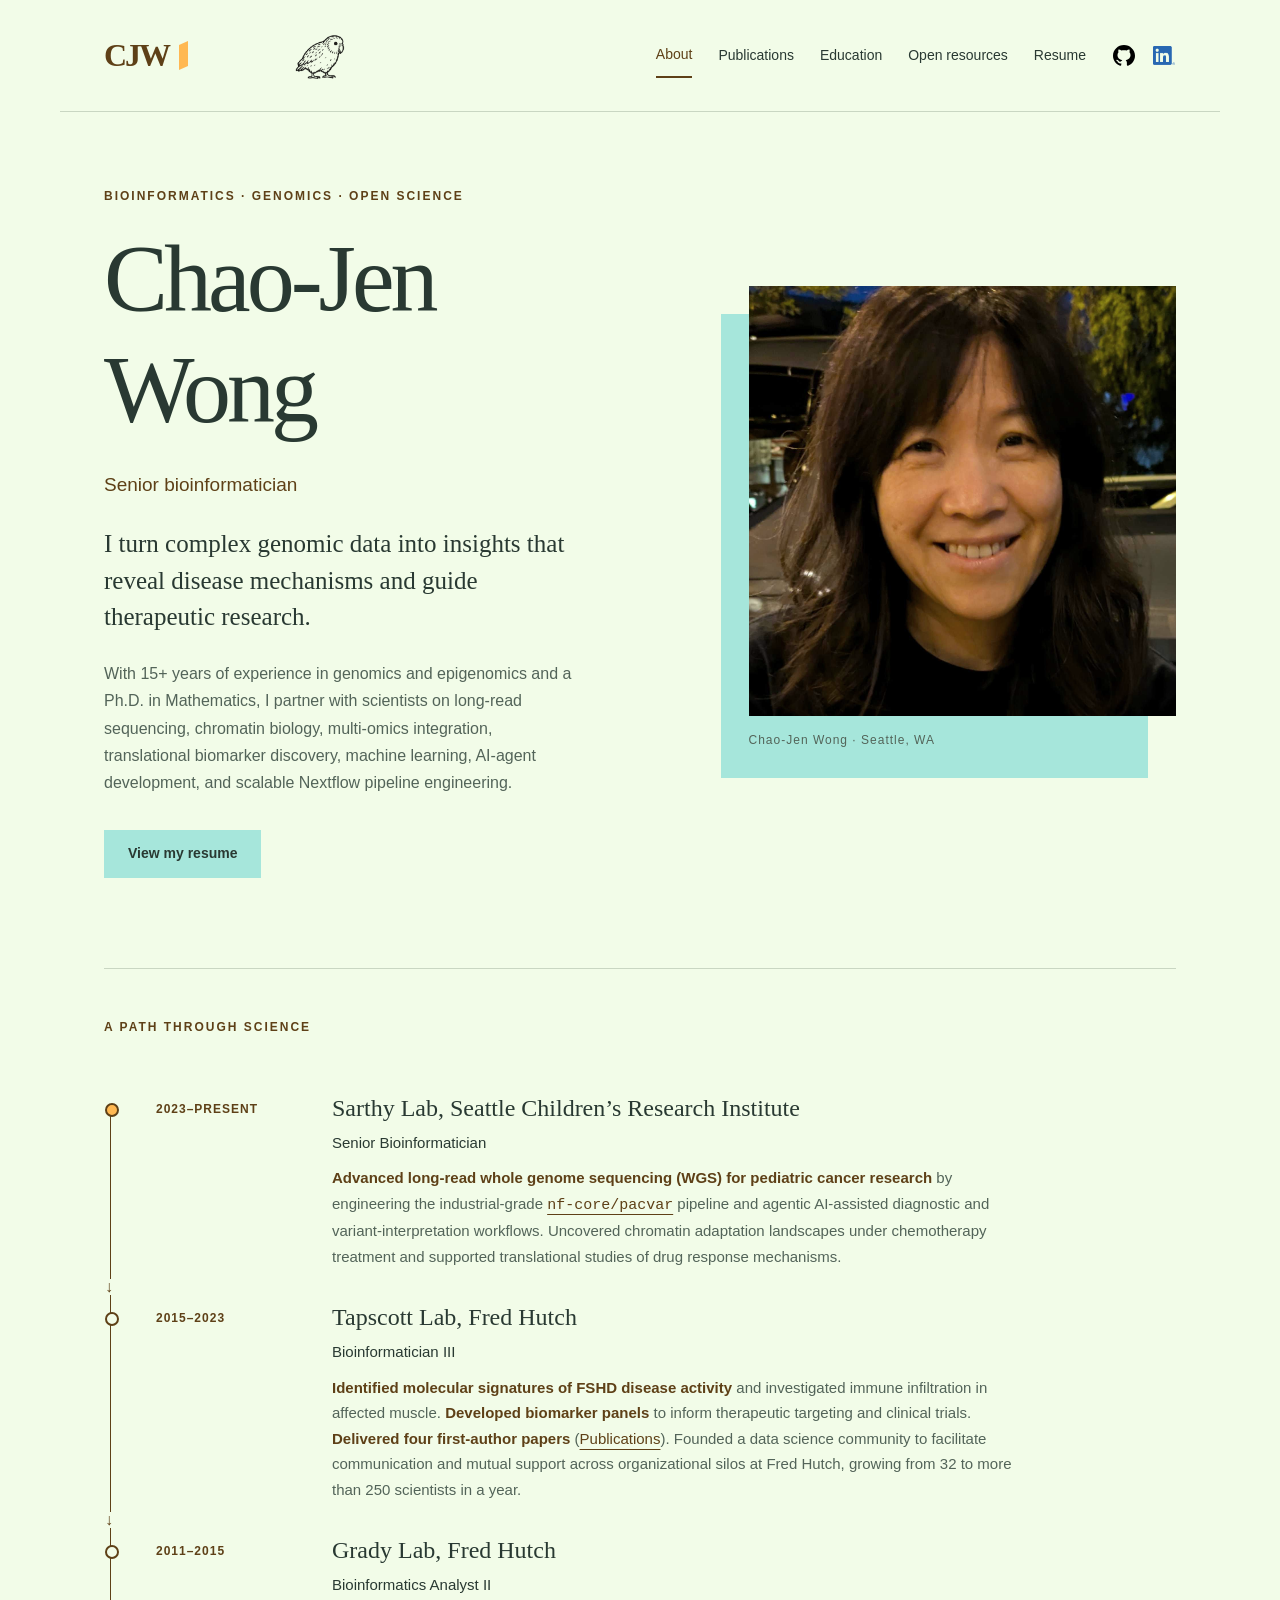
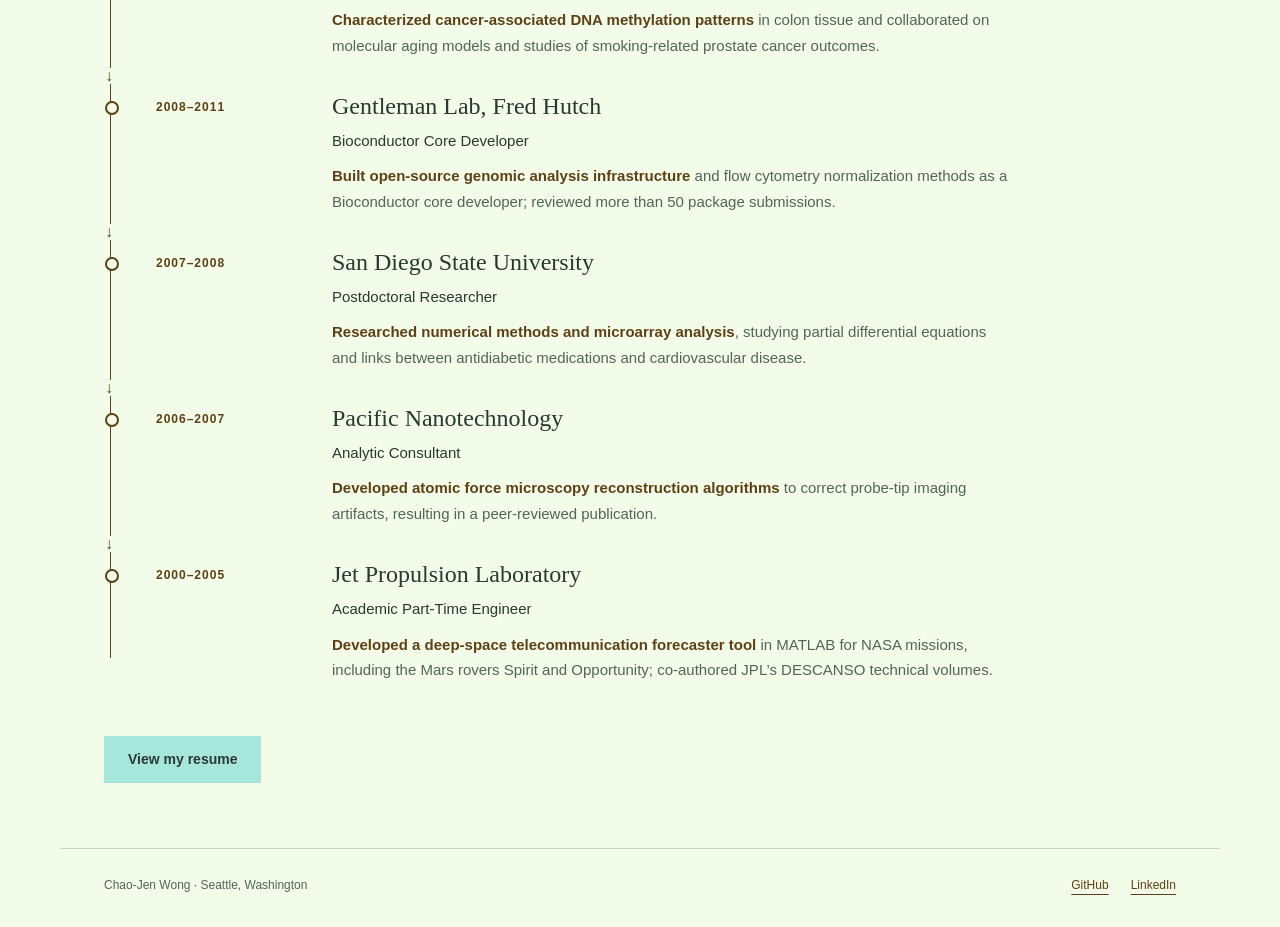
==== commit 01f09434: "update description" ====
--- a/index.html
+++ b/index.html
@@ -47,9 +47,11 @@
             mechanisms and guide therapeutic research.
           </p>
           <p>
-            With 15+ years in genomics and epigenomics and a Ph.D. in
-            Mathematics, I partner with scientists on long-read sequencing,
-            integrated multi-omic analysis, and reproducible Nextflow workflows.
+            With 15+ years of experience in genomics and epigenomics and a Ph.D.
+            in Mathematics, I partner with scientists on long-read sequencing,
+            chromatin biology, multi-omics integration, translational biomarker
+            discovery, machine learning, AI-agent development, and scalable
+            Nextflow pipeline engineering.
           </p>
           <a class="button" href="resume.html">View my resume</a
           >
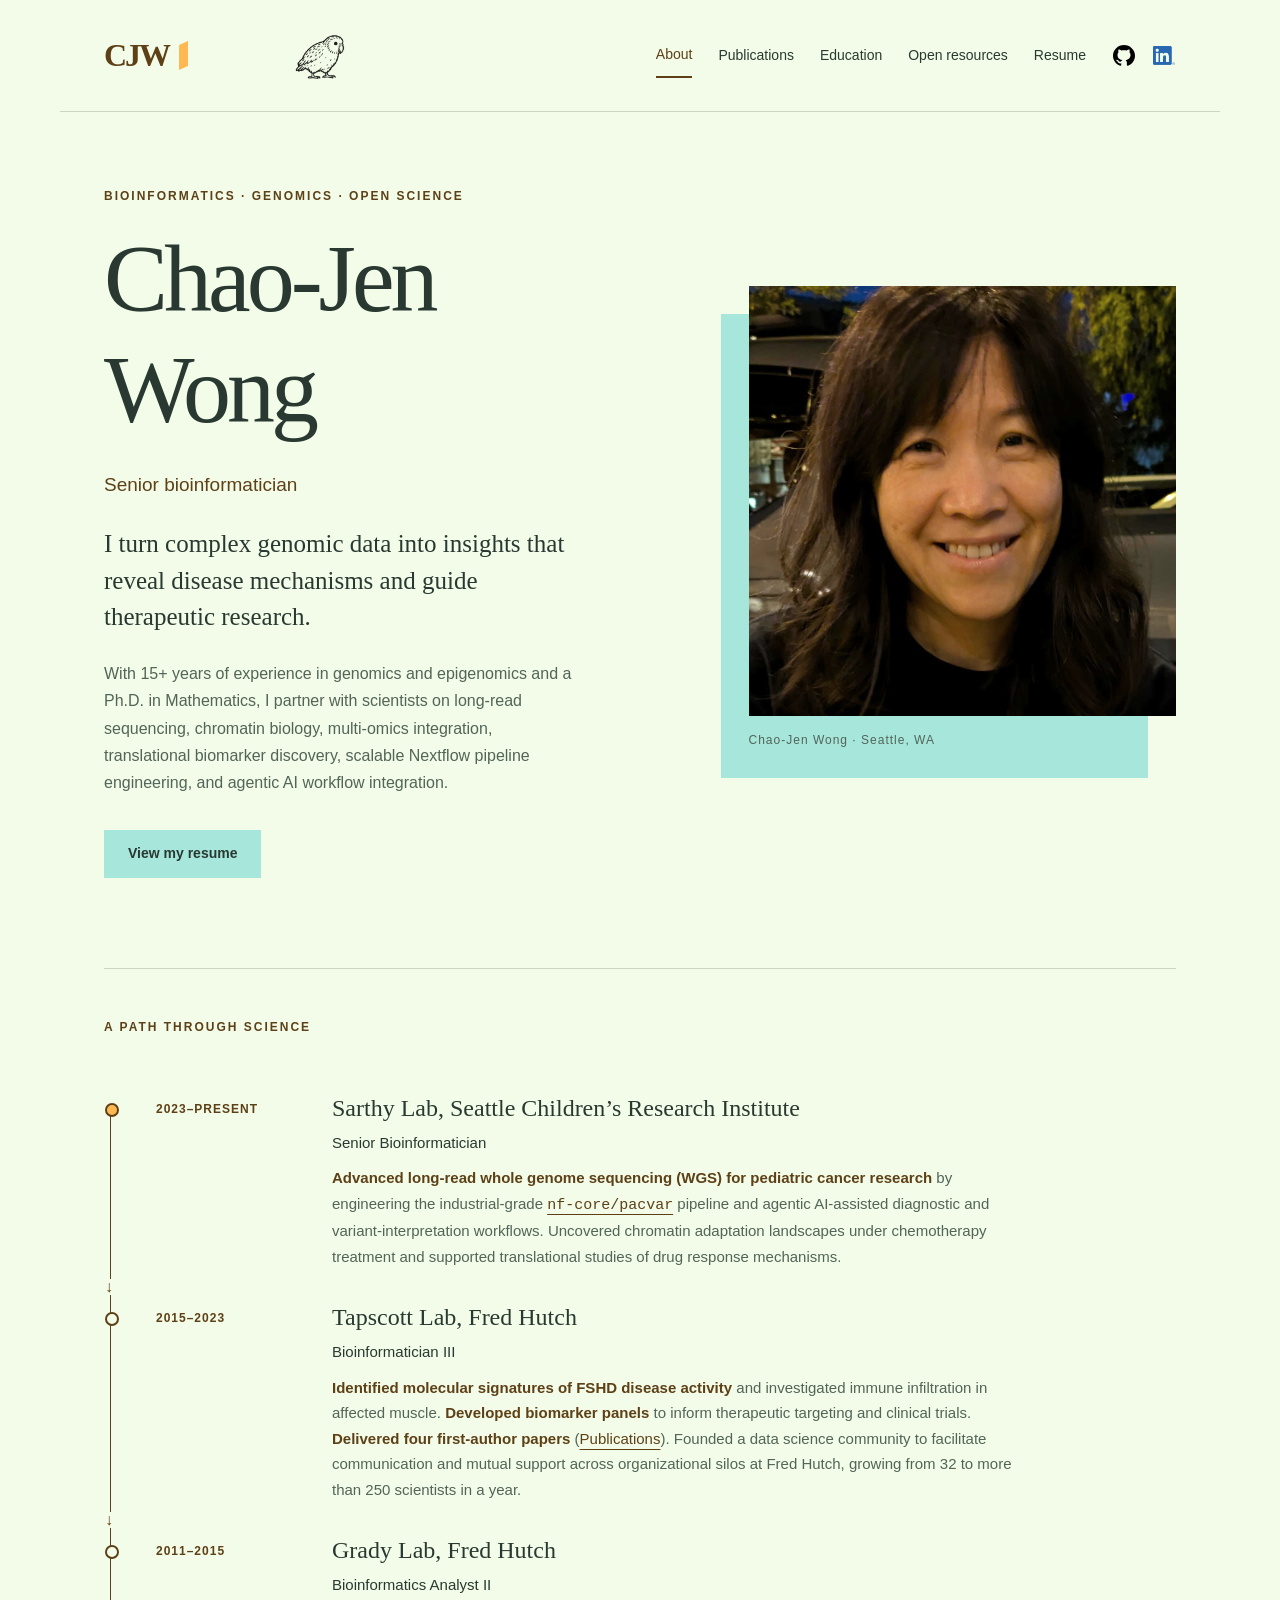
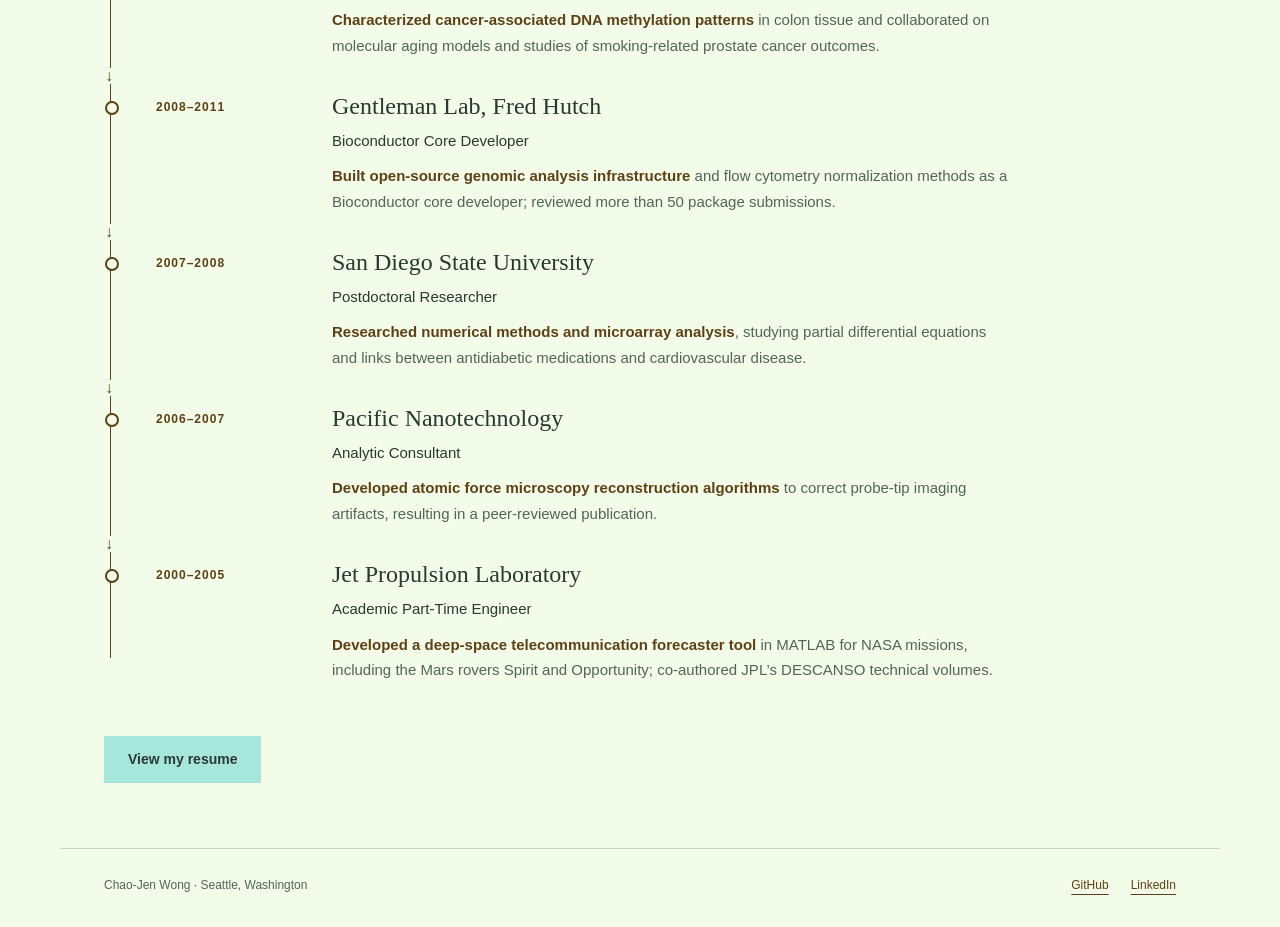
==== commit 91527407: "edit summary" ====
--- a/index.html
+++ b/index.html
@@ -50,8 +50,8 @@
             With 15+ years of experience in genomics and epigenomics and a Ph.D.
             in Mathematics, I partner with scientists on long-read sequencing,
             chromatin biology, multi-omics integration, translational biomarker
-            discovery, machine learning, AI-agent development, and scalable
-            Nextflow pipeline engineering.
+            discovery, scalable Nextflow pipeline engineering, and
+            agentic AI workflow integration.
           </p>
           <a class="button" href="resume.html">View my resume</a
           >
